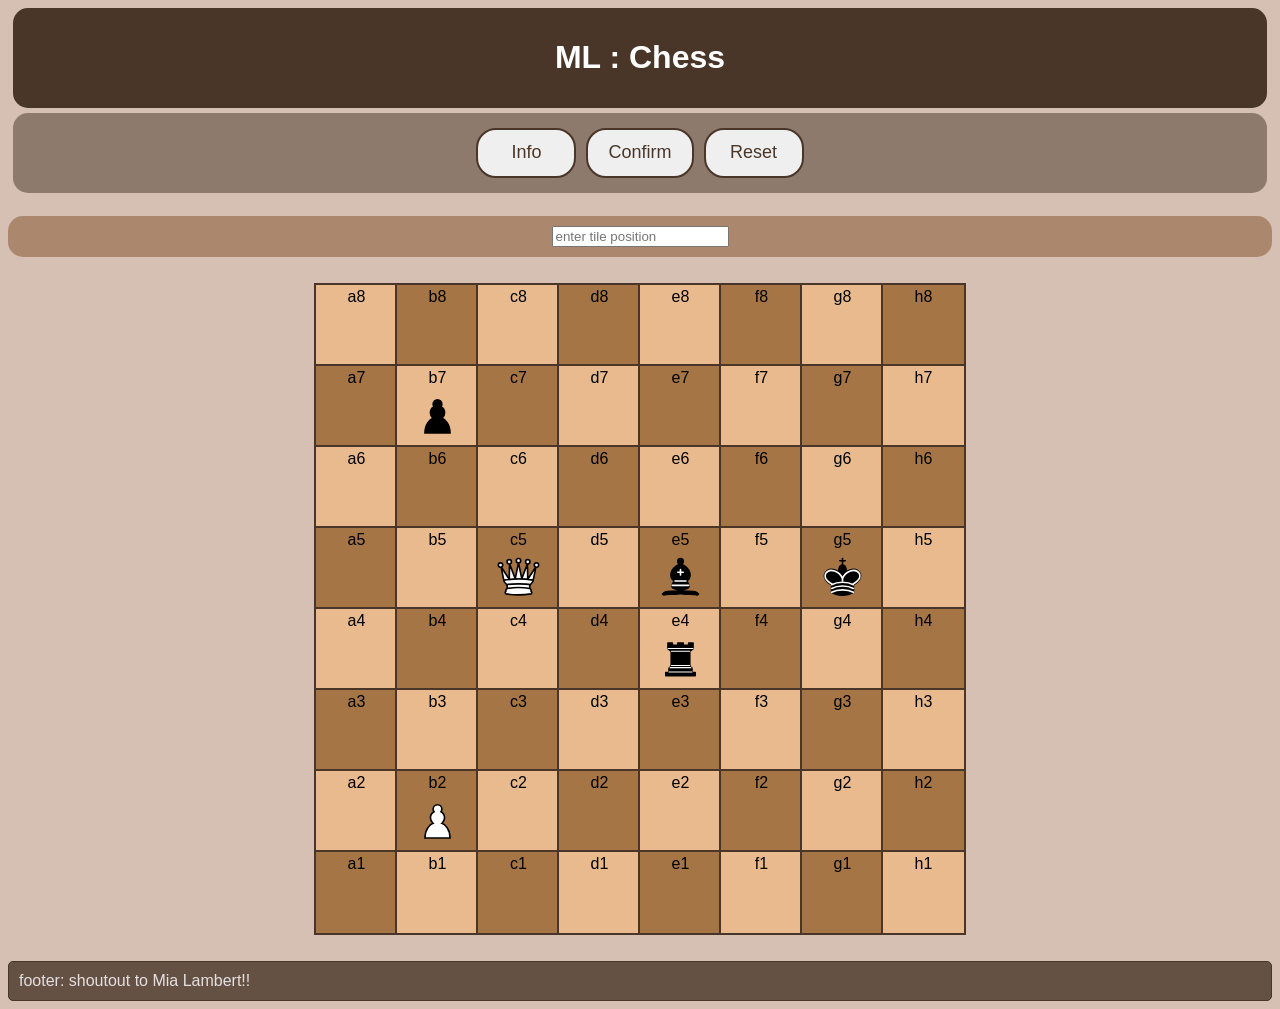
==== index.html @ 1e64a23d "Add files via upload" ====
<!DOCTYPE html>
<html>

<head>
  <meta charset="utf-8">
  <meta name="viewport" content="width=device-width">
  <meta http-equiv="X-UA-Compatible" content="ie=edge" />

  <!--tab name-->
  <title>ML:Chess 2.0</title>
  <link rel="icon" type="image/x-icon" href="https://s3.getstickerpack.com/storage/uploads/sticker-pack/genshin-klee/sticker_5.png?2ef2940dcf8dc40f0880359c4da13c4e&d=200x200">

  <link href="style.css" rel="stylesheet" type="text/css">
  <script src="script.js"></script>
</head>

<body onload="makeBoard()"> <!--calls makeBoard() function-->

  <!--header-->
  <div class="TitleName">
    <h1>ML : Chess</h1>
  </div>

  <!--navigation's 3 buttons-->
  <div class="Buttons">

    <!--rules dropdown-->
    <div class="InfoButtonDropdown">
      <button type="button" id="info">Info</button>
      <div class="WebpageLinks">
        <a href="index.html">Home</a>
        <a href="rules.html">Rules</a>
        <a href="movement">Movement</a>
      </div>
    </div>

    <!--Audio Buttons (not in a div): Start, Confirm, Reset-->
    <!--<button type="button" onclick="audio(true)" id="start">Start</button>
    <button type="button" onclick="audio(false)" id="stop">Confirm</button>-->
    <button type="button" onclick="startingTile = move(phase, startingTile)" id="stop">Confirm</button>
    <button type="button" onclick="makeBoard()">Reset</button>
  </div>
  
  <br>
  <!--Audio Directions: White Box w/ Black Border-->
  <div class="directions">
    <input type = "text" placeholder = "enter tile position" id = "tile">
    <!--
    <div id="directions" class="nocenter">
      <strong>WHITE</strong> - Press <strong>START</strong> and state the position of the piece you want to move then
      press <strong>STOP</strong>.
    </div>
    <p id="display">Selected Position: <strong>None</strong></p>-->
  </div>

  <br>

  <!--Board-->
  <div class="board" id="board"></div>

  <br>
  
  <footer>
    footer: shoutout to Mia Lambert!!

  </footer>
</body>

</html>
---- style.css ----
/* colors
light gray: #E4E0E1
tan: #D6C0B3
light brown: #AB886D
dark brown: #493628

old color:
light brown: eddabe
dark brown: d18b47
*/

/*for consistency throughout webpages and defines font heirarchy*/
* {
  font-family: 'Lucida Sans', 'Lucida Sans Regular', 'Lucida Grande', 'Lucida Sans Unicode', Geneva, Verdana, sans-serif;
}

/*body*/
body {
  background-color: #D6C0B3;
}

/*header title (ML:Chess)*/
.TitleName {
  display: flex;
  justify-content: center;
  padding: 10px;
  margin: 5px;
  border-radius: 15px;
  color: white;
  background-color: #493628;
}

/*refers to the div all buttons were placed in (the navigations)*/
.Buttons {
  display: flex;
  justify-content: center;
  align-items: center;
  padding: 10px;
  margin: 5px;
  background: rgb(73, 54, 40, 0.5);
  border-radius: 15px;
}

/*the actual button types (changes Info, Confirm, Reset)*/
button {
  font-size: 18px;
  padding: 10px 20px;
  /*top|bottom, left|right*/
  margin: 5px;
  color: #493628;
  border: 2px solid #493628;
  border-radius: 20px;
  min-width: 100px;
  /*ensures buttons are same width*/
  height: 50px;
  /*ensures buttons are same height*/
  box-sizing: border-box;
  /*for consistent sizing*/
}

/*how the buttons looks when hovered over*/
button:hover {
  color: #E4E0E1;
  border: 2px solid #E4E0E1;
  background-color: #493628;
}

.InfoButtonDropdown {
  position: relative;
  display: inline-block;
}

/*dropdown box holding the links*/
.WebpageLinks {
  display: none;
  /*links are hidden by default (will be shown when user hovers over "Info" button)*/
  position: absolute;
  background-color: #E4E0E1;
  border: 2px solid #493628;
  border-radius: 10px;
  top: 100%;
  /*positions dropdown below info button */
  left: 47%;
  /*shift dropdown box slightly to the left of the info center*/
  transform: translateX(-50%);
  /*shifts dropdown to left by half its width to center it */
}

/*the dropdown box w/ all links in it*/
.WebpageLinks a {
  color: #493628;
  text-decoration: none;
  text-align: center;
  display: block;
  padding: 5px;
  min-width: 100px;
  box-sizing: border-box;
}

/*dropdown box on hover. this is what allows it to be a dropdown*/
.InfoButtonDropdown:hover .WebpageLinks {
  display: block;
}

/*dropdown links on hover (separate links)*/
.WebpageLinks a:hover {
  background-color: #AB886D;
  border-radius: 5px;
}


/*Turn Notice*/
.directions {
  display: flex;
  justify-content: center;
  align-items: center;
  padding: 10px;
  border-radius: 15px;

  background: #AB886D;
}

/*rules page
.mainruletitle {
  margin: 5px;
  padding: 15px;
  background-color: rgba(0, 0, 0, 0.15);
  border: 3px solid black;
  border-radius: 25px;
  text-align: center;
}

.LowerButtonRules {
  justify-content: center;
  text-align: center;
  display: flex;
  padding: 5px;
  border-radius: 10px;
}

.LowerButtonRules div {
  flex: 1;
  padding: 5px;
  margin: 10px;
  border-radius: 10px;
  background-color: rgba(209, 140, 71, 0.75);
}

.ruletitle {
  border-radius: 5px;
  padding: 10px;
  background-color: #eddabe;
}

.listed {
  margin: 5px;
  flex: 1;
  padding: 3px;
  border-radius: 10px;
  background-color: rgba(209, 140, 71, 0.75);
}

.listed li {
  padding: 3px;
}

.nocenter {
  padding: 10px;
  text-align: center;
}

/*Movement
.piecemovement {
  border: 3px solid black;
  margin: 10px;
}

.titleimg {
  justify-content: center;
  text-align: center;
}

.titleimg img {
  height: 25%;
  width: auto;
}

.text {
  margin: 25px;
}


/*---Board:---*/
/*section containing the board*/
.board {
  display: flex;
  flex-direction: column;
  /*ensures each label number is a new row*/
  text-align: center;
  /*ensures text and img is centerd vertically*/
  align-items: center;
  /*centers overall board*/
  padding: 10px;
}

/*can be differenciated by label numbers*/
.row {
  display: flex;
  flex-direction: row;
  justify-content: center;
}

/*light grids*/
.color0,
.color2 {
  /*background-color: #d9b188;*/
  background-color: #e8ba8d;

}

/*light grids hover*/
.color0:hover,
.color2:hover {
  background-color: #bd8678;
}

/*dark grids*/
.color1 {
  /*background-color: #af7f4f;*/
  background-color: #a57545;

}

/*dark grids hover*/
.color1:hover {
  background-color: #a86451;
}

/* all grids */
.square {
  width: 75px;
  height: 75px;
  outline: 2px solid #493628;
  display: flex;
  flex-direction: column;
  /*puts label and img on separate lines*
  justify-content: center;
  align-items: center;*/
  text-align: center;
  position: relative;
  padding: 3px;
}

/* piece images resized to fit grid */
.square img {
  height: 65%;
  object-fit: contain;
  padding: 3px;
}

/*labels at the top of each grid*/
.label {
  align-items: top;
  font-size: 20px;
  border-right: 2px solid black;
}

footer {
  color: #E4E0E1;
  background: rgb(73, 54, 40, 0.8);
  border: 1.5px solid #493628;
  border-radius: 5px;
  padding: 10px;
  justify-content: center;
}

.selected{
  background-color:#e2de7e;
}

.possible{
  background-color:#c1be6c;
}
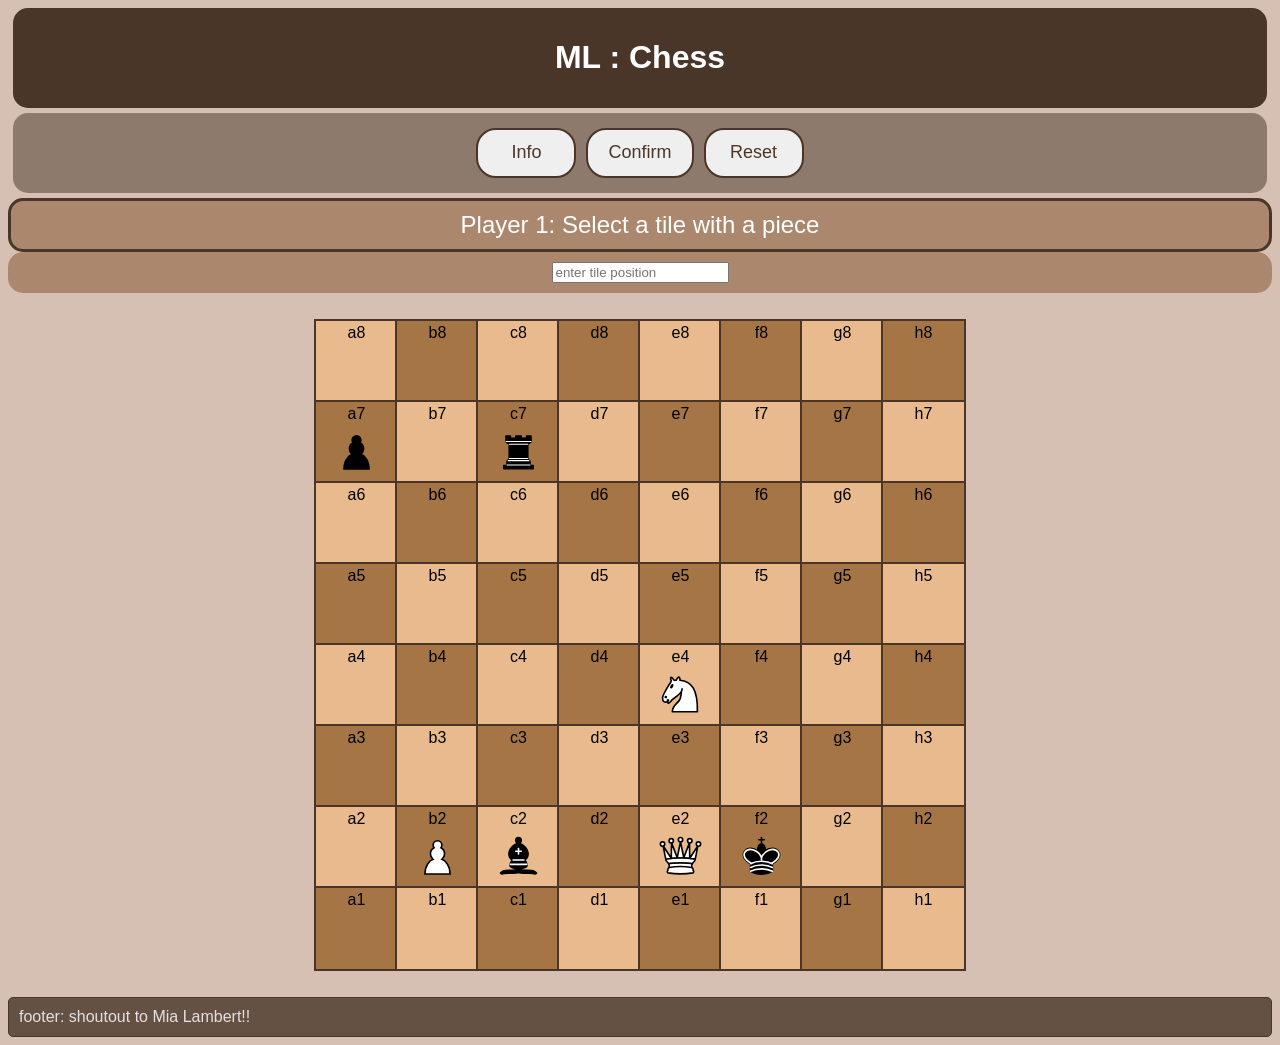
==== commit e0e5a758: "Added player movement Added proper player movement; each player takes turns selecting & moving their" ====
--- a/index.html
+++ b/index.html
@@ -41,7 +41,7 @@
     <button type="button" onclick="makeBoard()">Reset</button>
   </div>
   
-  <br>
+  <div class = "directions playerTurn" id = "playerTurn">Player 1: Select a tile with a piece</div>
   <!--Audio Directions: White Box w/ Black Border-->
   <div class="directions">
     <input type = "text" placeholder = "enter tile position" id = "tile">
--- a/style.css
+++ b/style.css
@@ -280,4 +280,12 @@
 
 .possible{
   background-color:#c1be6c;
+}
+
+/* Player turn */
+.playerTurn{
+  border:3px solid #493628;
+  color: white;
+  font-size: 24px;
+  text-align:center;
 }
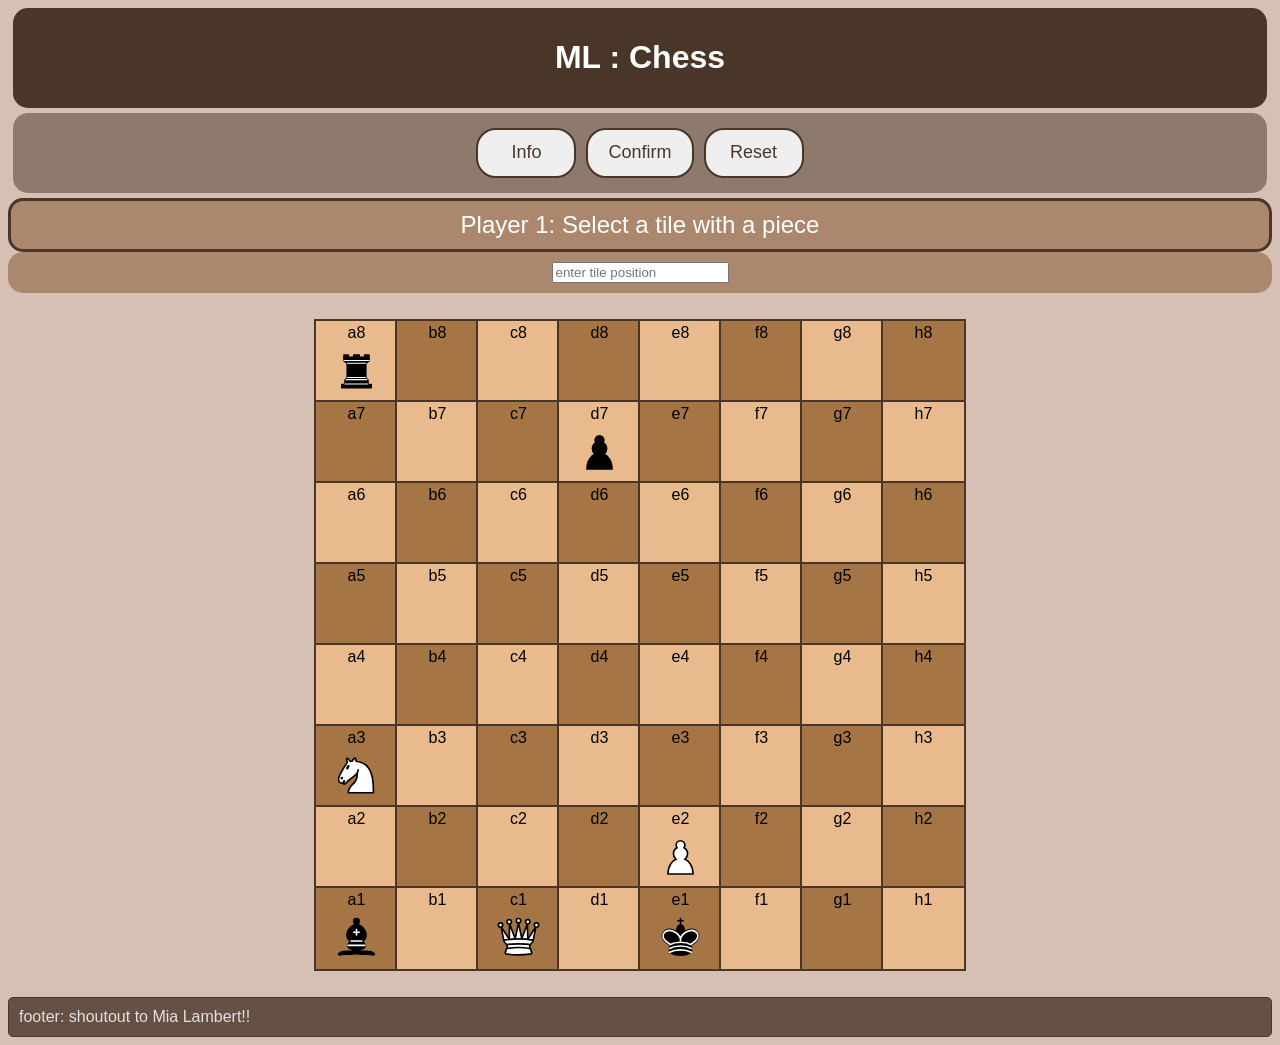
==== commit 596a987f: "Added en passant special move functionality" ====
--- a/index.html
+++ b/index.html
@@ -62,7 +62,6 @@
   
   <footer>
     footer: shoutout to Mia Lambert!!
-
   </footer>
 </body>
 
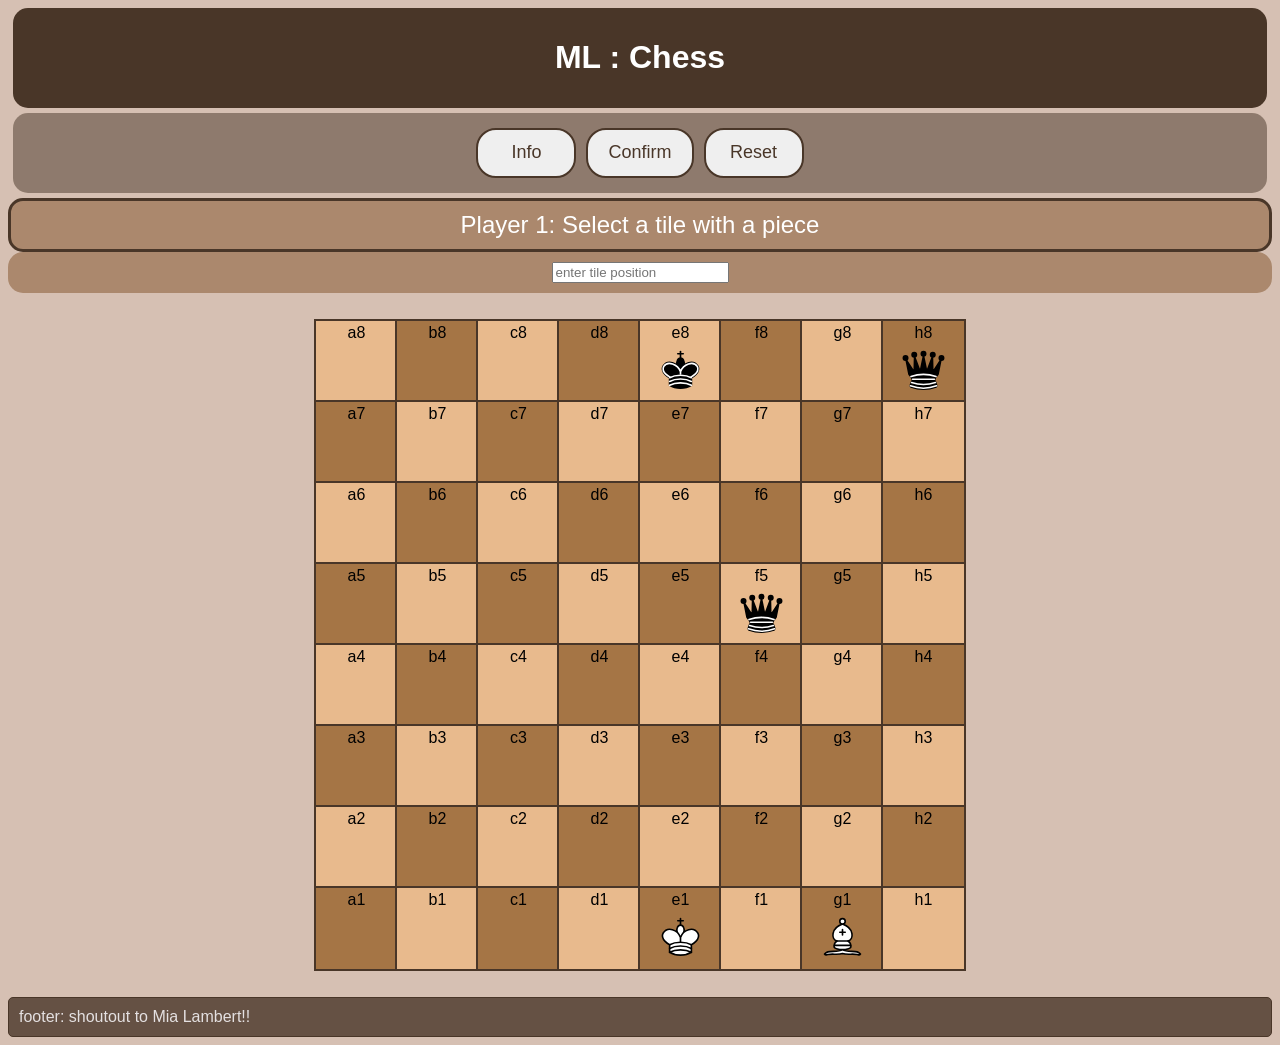
==== commit cebd3fc7: "Added check, checkmate, & draw functionality Players can now put king in check Pieces cannot move to" ====
--- a/index.html
+++ b/index.html
@@ -30,7 +30,7 @@
       <div class="WebpageLinks">
         <a href="index.html">Home</a>
         <a href="rules.html">Rules</a>
-        <a href="movement">Movement</a>
+        <a href="movement.html">Movement</a>
       </div>
     </div>
 
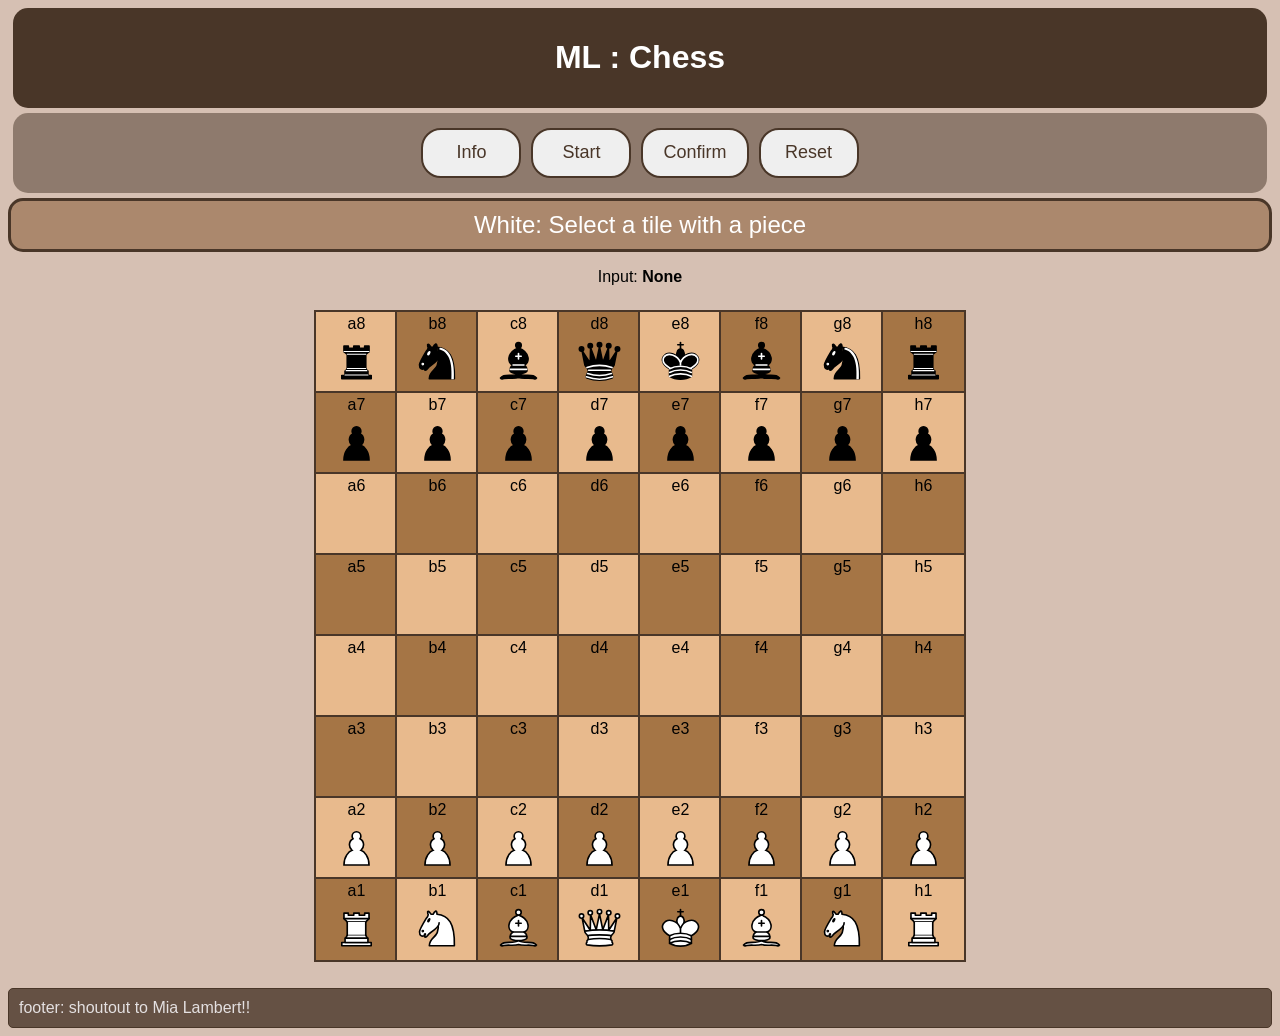
==== commit cfd1407b: "Integrated voice recognition You can now toggle voice commands to play the game: - You can move piec" ====
--- a/index.html
+++ b/index.html
@@ -35,25 +35,20 @@
     </div>
 
     <!--Audio Buttons (not in a div): Start, Confirm, Reset-->
-    <!--<button type="button" onclick="audio(true)" id="start">Start</button>
-    <button type="button" onclick="audio(false)" id="stop">Confirm</button>-->
-    <button type="button" onclick="startingTile = move(phase, startingTile)" id="stop">Confirm</button>
+    <button type="button" onclick="audio(true)" id="start">Start</button>
+    <button type="button" onclick="audio(false)" id="stop">Confirm</button>
+    
+    <!-- BUTTON USED FOR TESTING BEFORE VOICE COMMANDS WERE IMPLEMENTED. Works using a text box for tile input.
+    <button type="button" onclick="startingTile = move(phase, startingTile)" id="stop">Confirm</button>-->
     <button type="button" onclick="makeBoard()">Reset</button>
+
   </div>
   
-  <div class = "directions playerTurn" id = "playerTurn">Player 1: Select a tile with a piece</div>
-  <!--Audio Directions: White Box w/ Black Border-->
-  <div class="directions">
-    <input type = "text" placeholder = "enter tile position" id = "tile">
-    <!--
-    <div id="directions" class="nocenter">
-      <strong>WHITE</strong> - Press <strong>START</strong> and state the position of the piece you want to move then
-      press <strong>STOP</strong>.
-    </div>
-    <p id="display">Selected Position: <strong>None</strong></p>-->
+  <div class = "directions playerTurn" id = "playerTurn">White: Select a tile with a piece</div>
+  <!--Audio Directions: White Box w/ Black Border
+    <input type = "text" placeholder = "enter tile position" id = "tile"> THIS LINE IS THE TEXT BOX USED FOR TESTING VIA MANUALLY ENTERING USING KEYBOARD-->
+    <p id="display"></p>
   </div>
-
-  <br>
 
   <!--Board-->
   <div class="board" id="board"></div>
--- a/style.css
+++ b/style.css
@@ -116,7 +116,6 @@
   align-items: center;
   padding: 10px;
   border-radius: 15px;
-
   background: #AB886D;
 }
 
@@ -288,4 +287,9 @@
   color: white;
   font-size: 24px;
   text-align:center;
+}
+
+#display{
+  flex:1;
+  text-align:center;
 }
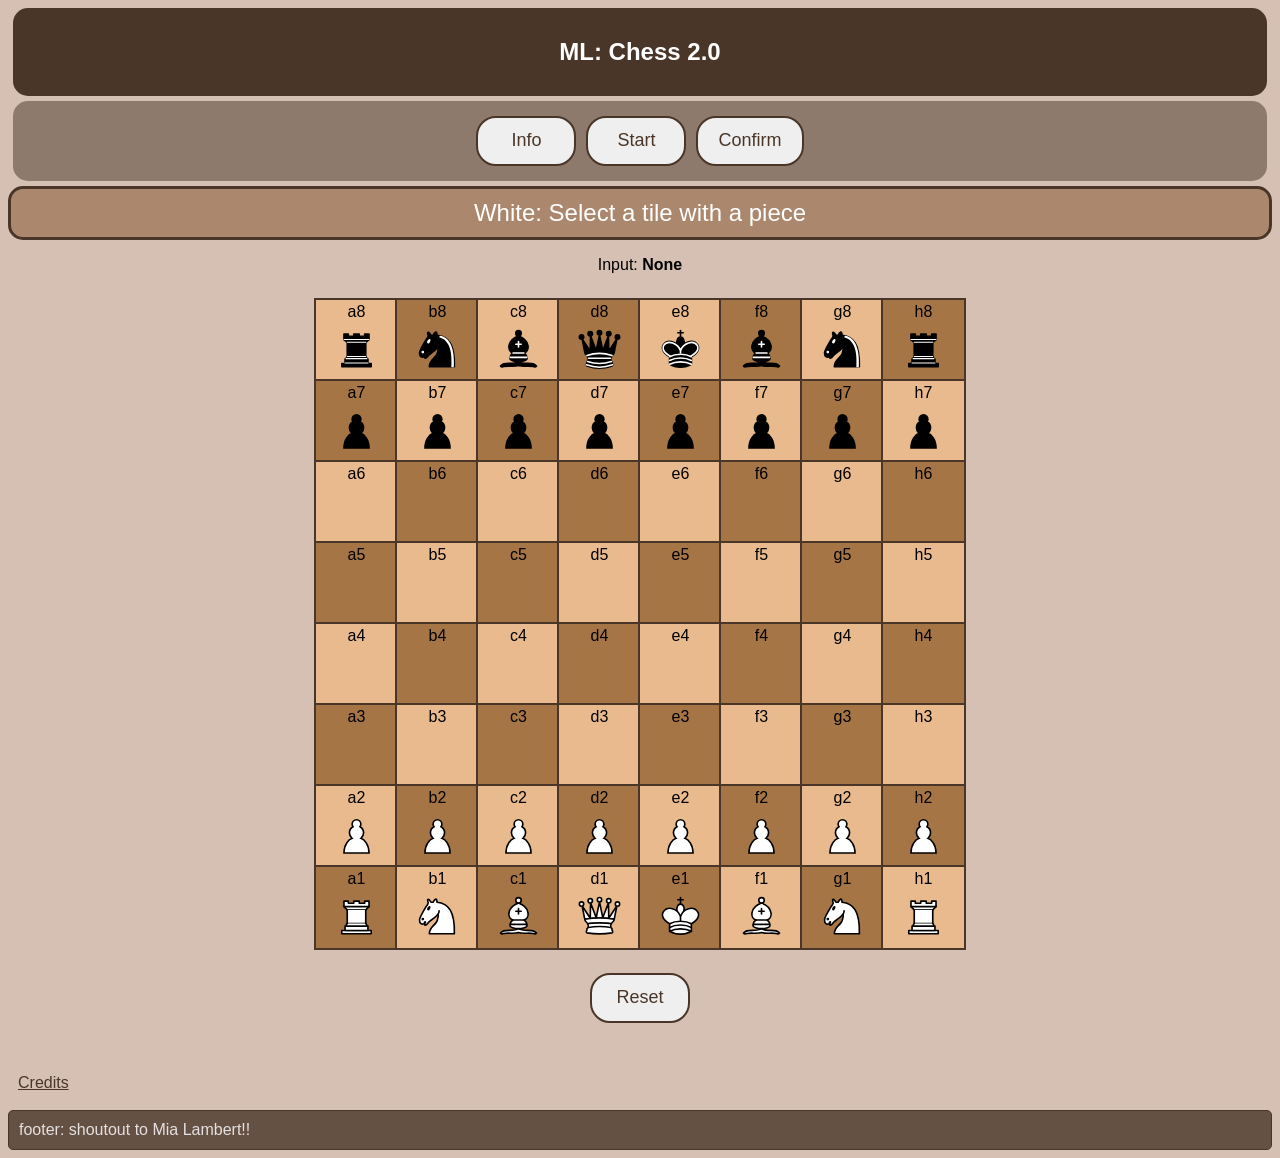
==== commit 2c3b4ddb: "Finishing touches Added more strange values that map to their ideal values when using voice commands" ====
--- a/index.html
+++ b/index.html
@@ -7,8 +7,8 @@
   <meta http-equiv="X-UA-Compatible" content="ie=edge" />
 
   <!--tab name-->
-  <title>ML:Chess 2.0</title>
-  <link rel="icon" type="image/x-icon" href="https://s3.getstickerpack.com/storage/uploads/sticker-pack/genshin-klee/sticker_5.png?2ef2940dcf8dc40f0880359c4da13c4e&d=200x200">
+  <title>ML: Chess 2.0</title>
+  <link rel="icon" type="image/x-icon" href="chessPieces/whitePieces/w_pawn.svg">
 
   <link href="style.css" rel="stylesheet" type="text/css">
   <script src="script.js"></script>
@@ -18,7 +18,7 @@
 
   <!--header-->
   <div class="TitleName">
-    <h1>ML : Chess</h1>
+    <h2>ML: Chess 2.0</h2>
   </div>
 
   <!--navigation's 3 buttons-->
@@ -29,7 +29,7 @@
       <button type="button" id="info">Info</button>
       <div class="WebpageLinks">
         <a href="index.html">Home</a>
-        <a href="rules.html">Rules</a>
+        <a href="rules.html">Rules & Help</a>
         <a href="movement.html">Movement</a>
       </div>
     </div>
@@ -40,20 +40,22 @@
     
     <!-- BUTTON USED FOR TESTING BEFORE VOICE COMMANDS WERE IMPLEMENTED. Works using a text box for tile input.
     <button type="button" onclick="startingTile = move(phase, startingTile)" id="stop">Confirm</button>-->
-    <button type="button" onclick="makeBoard()">Reset</button>
 
   </div>
   
-  <div class = "directions playerTurn" id = "playerTurn">White: Select a tile with a piece</div>
-  <!--Audio Directions: White Box w/ Black Border
-    <input type = "text" placeholder = "enter tile position" id = "tile"> THIS LINE IS THE TEXT BOX USED FOR TESTING VIA MANUALLY ENTERING USING KEYBOARD-->
+  <div class = "directions playerMessage" id = "playerMessage"></div>
+    <!--<input type = "text" placeholder = "enter tile position" id = "tile"> THIS LINE IS THE TEXT BOX USED FOR TESTING VIA MANUALLY ENTERING USING KEYBOARD-->
     <p id="display"></p>
   </div>
 
   <!--Board-->
   <div class="board" id="board"></div>
-
-  <br>
+  <div class = "reset">
+    <button type="button" onclick="makeBoard()">Reset</button>
+  </div>
+  <br><br>
+  <a class = "credits" href="credits.html">Credits</a>
+  <br><br>
   
   <footer>
     footer: shoutout to Mia Lambert!!
--- a/style.css
+++ b/style.css
@@ -282,7 +282,7 @@
 }
 
 /* Player turn */
-.playerTurn{
+.playerMessage{
   border:3px solid #493628;
   color: white;
   font-size: 24px;
@@ -292,4 +292,17 @@
 #display{
   flex:1;
   text-align:center;
+}
+
+.reset {
+  display: flex;
+  justify-content: center;
+  align-items: center;
+  margin: 10px;
+}
+
+.credits{
+  color:#493628;
+  size: 20px;
+  padding: 10px;
 }
